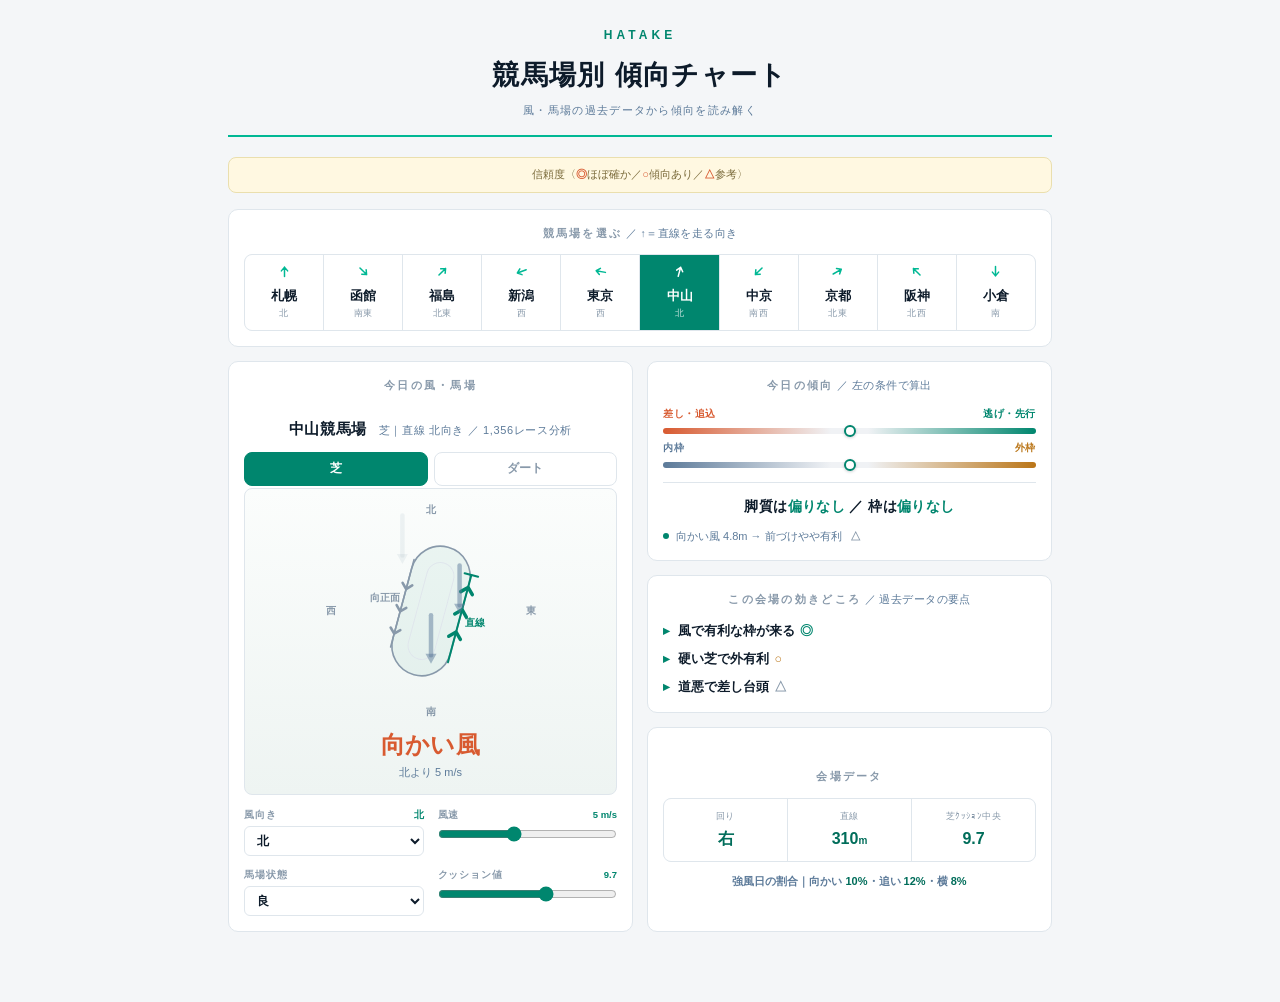
==== index.html @ 23b56d06 "Phase1: 共有フォント化(各ページ-350KB以上)/トップをモバイル対応/枠順確定待ち表示/集計期間脚注" ====
<!DOCTYPE html><html lang="ja"><head><meta charset="UTF-8"><meta name="viewport" content="width=device-width,initial-scale=1.0"><title>競馬場別 傾向チャート｜HATAKE</title>
<meta property="og:type" content="website"><meta property="og:site_name" content="HATAKE">
<meta property="og:title" content="HATAKE｜競馬コンディション &amp; 傾向">
<meta property="og:description" content="速さ・ターフ・傾向。馬場/風/コース起伏から本日のコンディションとレース傾向を毎日更新。">
<meta property="og:url" content="https://hatake-keiba.github.io/">
<meta property="og:image" content="https://hatake-keiba.github.io/og.png">
<meta property="og:image:width" content="1200"><meta property="og:image:height" content="630">
<meta name="twitter:card" content="summary_large_image">
<link rel="stylesheet" href="hatake_font.css"><style>



  :root{
    --bg:#f4f6f8; --card:#ffffff; --ink:#0d1b2a; --ink2:#5c7a99; --ink3:#8899aa;
    --line:#dfe6ec; --line2:#f0f2f5;
    --green:#00866e; --green-deep:#006d5a; --emerald:#00b894; --green-lt:#e1f5ee;
    --gold:#ba7517; --orange:#d85a30; --red:#e74c3c; --cream:#fff8e1; --wind:#5c7a99;
    --front:#00866e; --back:#d85a30; --inner:#5c7a99; --outer:#ba7517;
  }
  :root[data-theme="dark"]{--bg:#f4f6f8;--card:#ffffff;--ink:#0d1b2a;--ink2:#5c7a99;--ink3:#8899aa;--line:#dfe6ec;--line2:#f0f2f5;--green:#00866e;--green-deep:#006d5a;--emerald:#00b894;--green-lt:#e1f5ee;--gold:#ba7517;--orange:#d85a30;--red:#e74c3c;--cream:#fff8e1;--wind:#5c7a99;--front:#00866e;--back:#d85a30;--inner:#5c7a99;--outer:#ba7517;}
  *{margin:0;padding:0;box-sizing:border-box}
  body{background:var(--bg);color:var(--ink);
    font-family:"MPlusRounded","Hiragino Maru Gothic ProN","Yu Gothic",Meiryo,sans-serif;
    font-size:13px;line-height:1.6;-webkit-font-smoothing:antialiased;
    max-width:860px;margin:0 auto;padding:22px 18px 70px;}
  .tn{font-variant-numeric:tabular-nums;}
  /* header */
  .hd{text-align:center;padding:4px 0 15px;border-bottom:2px solid var(--emerald);margin-bottom:20px;}
  .hd .brand{font-size:12px;font-weight:800;letter-spacing:.34em;color:var(--green);}
  .hd .brand em{color:var(--ink3);font-style:normal;font-weight:600;}
  .hd h1{font-size:clamp(21px,4.5vw,27px);font-weight:800;letter-spacing:.05em;margin:9px 0 5px;}
  .hd .sub{font-size:11px;color:var(--ink2);letter-spacing:.12em;}
  .note{background:var(--cream);border:1px solid #eadfae;border-radius:8px;padding:8px 13px;font-size:11px;color:#7a6a3a;margin-bottom:16px;text-align:center;}
  .note b{color:var(--orange);}
  /* section card */
  .sec{background:var(--card);border-radius:10px;border:1px solid var(--line);padding:15px;margin-bottom:14px;}
  .sec-t{font-size:10.5px;font-weight:600;color:var(--ink3);letter-spacing:.22em;text-align:center;margin-bottom:13px;}
  .sec-t .r{color:var(--ink2);font-weight:400;letter-spacing:.04em;}
  /* course cells */
  .rail{display:grid;grid-template-columns:repeat(10,1fr);gap:1px;background:var(--line);border-radius:8px;overflow:hidden;border:1px solid var(--line);}
  @media(max-width:640px){.rail{grid-template-columns:repeat(5,1fr);}}
  .ct{background:var(--card);padding:9px 2px;text-align:center;cursor:pointer;transition:.12s;}
  .ct:hover{background:var(--green-lt);}
  .ct.on{background:var(--green);color:#fff;}
  .ct.on svg{color:#fff;} .ct.on .cp{color:rgba(255,255,255,.75);}
  .ct svg{width:15px;height:15px;color:var(--emerald);}
  .ct .nm{font-size:12.5px;font-weight:800;} .ct .cp{font-size:9px;color:var(--ink3);letter-spacing:.04em;}
  /* two col */
  .g2{display:grid;grid-template-columns:1fr 1fr;gap:14px;align-items:stretch;}
  .sec.wind{display:flex;flex-direction:column;margin-bottom:0;}
  .sec.wind .rose{flex:1;display:flex;flex-direction:column;justify-content:center;}
  .rcol{display:flex;flex-direction:column;gap:14px;}
  .rcol>.sec{margin-bottom:0;}
  .sec.grow{flex:1;display:flex;flex-direction:column;justify-content:center;}
  @media(max-width:640px){.g2{grid-template-columns:1fr;}}
  .rose{background:linear-gradient(#fbfdfc,#eef4f2);border:1px solid var(--line);border-radius:8px;padding:12px;}
  .rose canvas{width:100%;max-width:220px;aspect-ratio:1;display:block;margin:0 auto;}
  .readout{text-align:center;margin-top:5px;}
  .readout .big{font-size:24px;font-weight:800;letter-spacing:.02em;}
  .readout .s{font-size:11px;color:var(--ink2);}
  .cinfo{text-align:center;font-size:11px;color:var(--ink2);margin:11px 0 3px;letter-spacing:.06em;}
  .cinfo b{color:var(--ink);font-size:15px;font-weight:800;letter-spacing:.04em;}
  .ctrls{display:grid;grid-template-columns:1fr 1fr;gap:11px 14px;margin-top:12px;}
  label{font-size:9.5px;font-weight:700;color:var(--ink3);letter-spacing:.1em;display:block;margin-bottom:4px;}
  label .rv{float:right;color:var(--green);font-weight:800;letter-spacing:0;}
  select{width:100%;padding:6px 8px;border:1px solid var(--line);border-radius:6px;background:var(--card);color:var(--ink);font:inherit;font-size:12px;font-weight:700;}
  input[type=range]{width:100%;accent-color:var(--green);}
  /* meters */
  .met{margin:6px 0 2px;}
  .mh{display:flex;justify-content:space-between;font-size:10px;font-weight:700;letter-spacing:.06em;margin-bottom:6px;}
  .trk{position:relative;height:6px;border-radius:3px;background:var(--line2);}
  .trk.s{background:linear-gradient(90deg,var(--back),var(--line2) 45%,var(--line2) 55%,var(--front));}
  .trk.d{background:linear-gradient(90deg,var(--inner),var(--line2) 45%,var(--line2) 55%,var(--outer));}
  .mid{position:absolute;left:50%;top:-3px;width:1px;height:12px;background:var(--ink3);}
  .kn{position:absolute;top:50%;width:12px;height:12px;border-radius:50%;background:#fff;border:2px solid var(--green);
    transform:translate(-50%,-50%);transition:left .35s cubic-bezier(.3,.7,.3,1);box-shadow:0 1px 3px rgba(13,27,42,.2);}
  .vfin{margin-top:14px;border-top:1px solid var(--line);padding-top:12px;}
  .vfin .big{font-size:14px;font-weight:800;text-align:center;letter-spacing:.03em;}
  .vfin .big b{color:var(--green);}
  .cbs{margin-top:10px;display:flex;flex-direction:column;gap:5px;font-size:11px;color:var(--ink2);}
  .cbs .c{display:flex;gap:7px;align-items:flex-start;}
  .cbs .dot{width:6px;height:6px;border-radius:50%;margin-top:5px;flex:none;}
  .points{display:flex;flex-direction:column;gap:8px;}
  .points .pt{display:flex;gap:8px;align-items:flex-start;font-size:12.5px;color:var(--ink);font-weight:700;}
  .points .pt .mk{margin-left:2px;}
  .points .empty{color:var(--ink3);font-size:11.5px;}
  .kexpl{font-size:10.5px;color:var(--ink3);text-align:center;margin:-4px 0 12px;line-height:1.65;}
  .cstat{display:grid;grid-template-columns:repeat(3,1fr);gap:1px;background:var(--line);border:1px solid var(--line);border-radius:8px;overflow:hidden;}
  .cstat .cell{background:var(--card);padding:10px 4px;text-align:center;}
  .cstat .cl{font-size:9px;color:var(--ink3);letter-spacing:.04em;}
  .cstat .cv{font-size:16px;font-weight:800;color:var(--green-deep);margin-top:2px;}
  .cstat .cv small{font-size:10px;font-weight:700;}
  .cwind{margin-top:11px;font-size:11px;color:var(--ink2);text-align:center;font-weight:700;}
  .cwind b{color:var(--green-deep);}
  /* karte table */
  .frq{text-align:center;font-size:10.5px;color:var(--ink2);margin-bottom:10px;letter-spacing:.04em;}
  .frq b{color:var(--green-deep);}
  table.k{width:100%;border-collapse:collapse;}
  table.k td{padding:9px 6px;border-bottom:1px solid var(--line2);vertical-align:top;}
  table.k tr:last-child td{border-bottom:none;}
  .k .lab{font-size:10px;color:var(--ink3);font-weight:700;letter-spacing:.1em;white-space:nowrap;width:33%;}
  .k .vd{font-size:13px;font-weight:800;}
  .mk{font-weight:800;margin-left:5px;} .m3{color:var(--green);} .m2{color:var(--gold);} .m1{color:var(--ink3);}
  .k .dt{font-size:9.5px;color:var(--ink3);margin-top:2px;letter-spacing:.02em;}
  .none{color:var(--ink3);font-size:11px;font-weight:400;}
  .ft{margin-top:20px;padding-top:12px;border-top:1px solid var(--line);color:var(--ink3);font-size:9.5px;line-height:1.9;text-align:center;}
  .sfc{display:flex;gap:6px;margin:8px 0 2px;}
  .sfc button{flex:1;font:inherit;font-size:12px;font-weight:800;padding:6px 0;border-radius:8px;cursor:pointer;border:1.5px solid var(--line);background:var(--card);color:var(--ink3);}
  .sfc button.on{background:var(--green);color:#fff;border-color:var(--green);}
  @media (prefers-reduced-motion:reduce){*{transition:none!important}}
</style>

<div class="hd">
  <div class="brand">HATAKE</div>
  <h1>競馬場別 傾向チャート</h1>
  <div class="sub">風・馬場の過去データから傾向を読み解く</div>
</div>

<div class="note">信頼度〈<b>◎</b>ほぼ確か／<b>○</b>傾向あり／<b>△</b>参考〉</div>

<div class="sec">
  <div class="sec-t">競馬場を選ぶ<span class="r"> ／ ↑＝直線を走る向き</span></div>
  <div class="rail" id="rail"></div>
</div>

<div class="g2">
  <div class="sec wind">
    <div class="sec-t">今日の風・馬場</div>
    <div class="cinfo"><b id="cTitle">中山競馬場</b>　<span id="cSub"></span></div>
    <div class="sfc" id="sfcTog"><button data-s="芝" class="on">芝</button><button data-s="ダート">ダート</button></div>
    <div class="rose"><canvas id="rose"></canvas>
      <div class="readout"><div class="big" id="wLabel">—</div><div class="s tn" id="wSpd"></div></div></div>
    <div class="ctrls">
      <div><label>風向き<span class="rv" id="wdirV">北</span></label>
        <select id="wdir"><option value="0">北</option><option value="45">北東</option><option value="90">東</option><option value="135">南東</option><option value="180">南</option><option value="225">南西</option><option value="270">西</option><option value="315">北西</option></select></div>
      <div><label>風速<span class="rv tn" id="wspdV">5 m/s</span></label><input type="range" id="wspd" min="0" max="12" step="1" value="5"></div>
      <div><label>馬場状態</label><select id="going"><option value="0">良</option><option value="1">稍重</option><option value="2">重</option><option value="3">不良</option></select></div>
      <div id="cushRow"><label>クッション値<span class="rv tn" id="cushV">9.7</span></label><input type="range" id="cush" min="6" max="12" step="0.1" value="9.7"></div>
    </div>
  </div>
  <div class="rcol">
    <div class="sec">
      <div class="sec-t">今日の傾向<span class="r"> ／ 左の条件で算出</span></div>
      <div class="met"><div class="mh"><span style="color:var(--back)">差し・追込</span><span style="color:var(--front)">逃げ・先行</span></div>
        <div class="trk s"><div class="mid"></div><div class="kn" id="knS" style="left:50%"></div></div></div>
      <div class="met"><div class="mh"><span style="color:var(--inner)">内枠</span><span style="color:var(--outer)">外枠</span></div>
        <div class="trk d"><div class="mid"></div><div class="kn" id="knD" style="left:50%"></div></div></div>
      <div class="vfin" id="vfin"></div>
    </div>
    <div class="sec">
      <div class="sec-t">この会場の効きどころ<span class="r"> ／ 過去データの要点</span></div>
      <div id="points" class="points"></div>
    </div>
    <div class="sec grow">
      <div class="sec-t">会場データ</div>
      <div class="cstat" id="cstat"></div>
      <div class="cwind" id="cwind"></div>
    </div>
  </div>
</div>


<script>
const TURN_L=[4,5,7];
const SL={1:266,2:262,3:292,4:659,5:526,6:310,7:412,8:404,9:474,10:293};
/*K_START*/const K={"1":{"n":"札幌","br":0,"芝":{"r":593,"f":[0,5,0],"ws":[-1.8,0.6,406,502],"wd":[-2.7,1.0,425,461],"gs":[-1.6,0.7,623,1597],"gd":[-3.0,1.6,623,1738],"cm":7.5,"cs":[-0.4,0.1,276,253],"cd":[-0.0,0.0,305,242]},"ダート":{"r":413,"f":[0,6,0],"ws":[-3.4,0.8,243,309],"wd":[-2.3,0.7,247,306],"gs":[-0.3,0.1,475,1023],"gd":[4.0,1.8,429,1016],"cm":null,"cs":null,"cd":null}},"2":{"n":"函館","br":135,"芝":{"r":509,"f":[19,1,9],"ws":null,"wd":[4.2,2.6,1097,1229],"gs":[0.2,0.1,436,1404],"gd":[-1.9,0.9,462,1608],"cm":7.4,"cs":null,"cd":[2.9,0.5,137,85]},"ダート":{"r":355,"f":[20,0,10],"ws":null,"wd":[2.6,1.2,571,715],"gs":[-0.2,0.1,460,781],"gd":[-1.3,0.5,394,775],"cm":null,"cs":null,"cd":null}},"3":{"n":"福島","br":45,"芝":{"r":696,"f":[0,1,12],"ws":[0.1,0.0,154,250],"wd":[1.4,1.1,1594,1468],"gs":[3.7,1.5,437,2243],"gd":[0.5,0.3,617,2841],"cm":8.8,"cs":[-3.2,0.8,221,350],"cd":[0.4,0.1,252,576]},"ダート":{"r":538,"f":[0,0,12],"ws":null,"wd":[1.7,1.1,1108,1029],"gs":[-0.4,0.2,529,1437],"gd":[0.1,0.1,775,1879],"cm":null,"cs":null,"cd":null}},"4":{"n":"新潟","br":250,"芝":{"r":997,"f":[19,6,31],"ws":[2.5,1.2,795,853],"wd":[0.6,0.8,3968,3396],"gs":[1.0,0.6,757,2774],"gd":[1.9,1.5,1139,3656],"cm":9.3,"cs":[1.6,0.4,256,229],"cd":[-1.0,0.4,369,338]},"ダート":{"r":844,"f":[21,6,30],"ws":[5.1,1.7,428,511],"wd":[-0.6,0.6,2619,2322],"gs":[0.7,0.4,961,1856],"gd":[0.9,0.7,1298,2419],"cm":null,"cs":null,"cd":null}},"5":{"n":"東京","br":280,"芝":{"r":1595,"f":[1,0,17],"ws":[3.2,0.8,166,337],"wd":[-1.1,1.6,5200,5451],"gs":[2.6,1.5,760,5137],"gd":[2.4,1.9,957,5840],"cm":9.3,"cs":[-0.1,0.0,153,476],"cd":[1.3,0.5,230,630]},"ダート":{"r":1658,"f":[1,0,17],"ws":[0.3,0.1,131,201],"wd":[-0.8,1.1,4688,4669],"gs":[-0.4,0.3,2128,3876],"gd":[0.5,0.7,3207,5656],"cm":null,"cs":null,"cd":null}},"6":{"n":"中山","br":15,"芝":{"r":1356,"f":[10,12,8],"ws":[0.1,0.0,1195,1128],"wd":[2.5,2.2,2036,2022],"gs":[-0.6,0.4,1241,4092],"gd":[-0.2,0.2,1515,4835],"cm":9.7,"cs":[0.2,0.1,678,1161],"cd":[-2.8,1.8,1014,1299]},"ダート":{"r":1784,"f":[9,9,9],"ws":[2.5,1.2,1215,861],"wd":[-0.1,0.1,2232,2218],"gs":[3.1,2.7,2382,3975],"gd":[-0.6,0.8,3571,5820],"cm":null,"cs":null,"cd":null}},"7":{"n":"中京","br":225,"芝":{"r":1114,"f":[1,0,30],"ws":null,"wd":[-1.3,1.5,3557,3111],"gs":[-1.2,0.7,878,3159],"gd":[0.0,0.0,1028,3788],"cm":9.7,"cs":[2.3,1.0,790,888],"cd":[-0.7,0.4,975,1057]},"ダート":{"r":1389,"f":[1,0,28],"ws":null,"wd":[0.6,0.7,3775,3432],"gs":[2.9,2.1,1489,3246],"gd":[-0.3,0.3,2101,4350],"cm":null,"cs":null,"cd":null}},"8":{"n":"京都","br":60,"芝":{"r":977,"f":[0,8,7],"ws":[4.0,1.1,186,1050],"wd":[3.6,2.5,1473,1203],"gs":[0.9,0.6,970,3204],"gd":[-2.3,1.7,920,3070],"cm":9.8,"cs":[-1.2,0.4,627,365],"cd":[2.8,1.2,579,367]},"ダート":{"r":1135,"f":[0,9,6],"ws":[-0.3,0.1,229,903],"wd":[1.3,0.9,1514,1308],"gs":[2.5,1.8,1693,3181],"gd":[0.2,0.2,1821,3371],"cm":null,"cs":null,"cd":null}},"9":{"n":"阪神","br":315,"芝":{"r":1382,"f":[5,0,4],"ws":null,"wd":[-1.2,1.2,2728,2632],"gs":[2.0,1.3,1081,4027],"gd":[-1.1,0.9,1204,4408],"cm":9.5,"cs":[0.6,0.2,508,980],"cd":[1.6,0.8,681,978]},"ダート":{"r":1741,"f":[5,0,4],"ws":null,"wd":[2.0,2.0,2714,2651],"gs":[-1.1,0.9,2165,3941],"gd":[-0.3,0.4,2758,5123],"cm":null,"cs":null,"cd":null}},"10":{"n":"小倉","br":180,"芝":{"r":1079,"f":[1,3,16],"ws":[2.4,0.6,136,568],"wd":[0.9,0.9,2750,2894],"gs":[1.1,0.8,1537,2554],"gd":[-2.9,2.8,1835,3170],"cm":9.1,"cs":[-0.7,0.2,465,331],"cd":[3.6,1.7,641,482]},"ダート":{"r":650,"f":[1,2,16],"ws":[5.8,0.9,84,263],"wd":[-0.8,0.5,1256,1288],"gs":[-2.1,1.1,1236,1154],"gd":[0.7,0.5,1532,1452],"cm":null,"cs":null,"cd":null}}};/*K_END*/
const rad=d=>d*Math.PI/180, sgn=x=>x>0?1:x<0?-1:0;
const jp=b=>["北","北東","東","南東","南","南西","西","北西"][Math.round(b/45)%8];
const mark=z=>z>=2?["◎","m3"]:z>=1?["○","m2"]:["△","m1"];
const mk=e=>{const[l,c]=mark(e[1]);return `<span class="mk ${c}">${l}</span>`;};
const css=v=>getComputedStyle(document.body).getPropertyValue(v).trim();
let cur=6, surf="芝";

const rail=document.getElementById("rail");
Object.entries(K).forEach(([id,k])=>{
  const d=document.createElement("div");d.className="ct";d.dataset.id=id;
  d.innerHTML=`<svg viewBox="0 0 24 24" style="transform:rotate(${k.br}deg)"><path d="M12 20V5M12 5l-5 6M12 5l5 6" fill="none" stroke="currentColor" stroke-width="2.4" stroke-linecap="round" stroke-linejoin="round"/></svg><div class="nm">${k.n}</div><div class="cp">${jp(k.br)}</div>`;
  d.onclick=()=>{cur=+id;syncCush();render();};
  rail.appendChild(d);
});

const cv=document.getElementById("rose"),g=cv.getContext("2d");
const WIND_RGB="92,122,153";
const reduce=matchMedia("(prefers-reduced-motion:reduce)").matches;
let W=0,H=0,t0=0;
function setup(){const dpr=window.devicePixelRatio||1,b=cv.getBoundingClientRect();W=b.width;H=b.height;cv.width=W*dpr;cv.height=H*dpr;g.setTransform(dpr,0,0,dpr,0,0);}
function draw(el){
  const cxp=W/2,cyp=H/2;g.clearRect(0,0,W,H);
  const line=css('--line'),ink3=css('--ink3'),green=css('--green');
  const th=rad(K[cur].br),cs=Math.cos(th),sn=Math.sin(th),L=W*0.30,Wd=W*0.135;
  const toS=(lx,ly)=>[cxp+lx*cs-ly*sn,cyp+lx*sn+ly*cs];
  g.fillStyle=ink3;g.font='bold 10px sans-serif';g.textAlign='center';g.textBaseline='middle';
  g.fillText("北",cxp,cyp-W*0.46);g.fillText("南",cxp,cyp+W*0.46);g.fillText("西",cxp-W*0.455,cyp);g.fillText("東",cxp+W*0.455,cyp);
  g.save();g.translate(cxp,cyp);g.rotate(th);
  g.fillStyle="rgba(0,134,110,.06)";g.strokeStyle=ink3;g.lineWidth=1.6;
  g.beginPath();g.roundRect(-Wd,-L,2*Wd,2*L,Wd);g.fill();g.stroke();
  g.strokeStyle=line;g.lineWidth=1;g.beginPath();g.roundRect(-Wd*0.46,-L+Wd*0.55,Wd*0.92,2*L-Wd*1.1,Wd*0.46);g.stroke();
  const chev=(x,y,dir,s,color,lw)=>{g.strokeStyle=color;g.lineWidth=lw;g.lineCap="round";g.lineJoin="round";g.beginPath();g.moveTo(x-s,y);g.lineTo(x,y+dir*s);g.lineTo(x+s,y);g.stroke();};
  g.strokeStyle=green;g.lineWidth=2;g.lineCap="round";
  g.beginPath();g.moveTo(Wd,L-Wd*0.7);g.lineTo(Wd,-L+Wd*0.7);g.stroke();
  g.beginPath();g.moveTo(Wd-7,-L+Wd*0.7);g.lineTo(Wd+7,-L+Wd*0.7);g.stroke();
  [-L*0.4,-L*0.05,L*0.3].forEach(yy=>chev(Wd,yy,-1,6,green,3.5));
  g.strokeStyle=ink3;g.lineWidth=1.6;g.beginPath();g.moveTo(-Wd,-L+Wd*0.7);g.lineTo(-Wd,L-Wd*0.7);g.stroke();
  [-L*0.3,L*0.05,L*0.4].forEach(yy=>chev(-Wd,yy,1,5,ink3,2.6));
  g.restore();
  g.font='bold 10px sans-serif';let p=toS(Wd+16,0);g.fillStyle=green;g.fillText("直線",p[0],p[1]);
  p=toS(-Wd-18,0);g.fillStyle=ink3;g.fillText("向正面",p[0],p[1]);
  // 風＝まっすぐな半透明矢印3本が、風向きにゆっくりスラッシュして流れる
  const wd=+wdirEl.value,sp=+wspdEl.value;
  if(sp>0){
    const to=rad((wd+180)%360),wx=Math.sin(to),wy=-Math.cos(to),pxx=-wy,pyy=wx;
    const base=0.28+0.4*Math.min(sp/9,1),lw=3.5+Math.min(sp/5,3),hs=10;
    const travel=W*0.34,alen=W*0.22,spacing=W*0.13,spd=0.13+sp*0.008;
    for(let i=0;i<3;i++){
      const phase=((el*spd)+i/3)%1, lon=-travel+phase*2*travel;
      const fade=Math.max(0,Math.min(1,phase/0.14,(1-phase)/0.14)), a=(base*fade).toFixed(3);
      if(+a<=0.01)continue;
      const off=spacing*(i-1),mx=cxp+wx*lon+pxx*off,my=cyp+wy*lon+pyy*off;
      const sx=mx-wx*alen/2,sy=my-wy*alen/2,ex=mx+wx*alen/2,ey=my+wy*alen/2,px=-wy,py=wx;
      const bx=ex-wx*hs*0.85,by=ey-wy*hs*0.85; // 矢じりの根元で軸を止める
      g.strokeStyle=`rgba(${WIND_RGB},${a})`;g.lineWidth=lw;g.lineCap="round";
      g.beginPath();g.moveTo(sx,sy);g.lineTo(bx,by);g.stroke();
      g.fillStyle=`rgba(${WIND_RGB},${a})`;
      g.beginPath();g.moveTo(ex,ey);g.lineTo(ex-wx*hs+px*hs*0.55,ey-wy*hs+py*hs*0.55);g.lineTo(ex-wx*hs-px*hs*0.55,ey-wy*hs-py*hs*0.55);g.closePath();g.fill();
    }
  }
}
function drawRose(){setup();draw(reduce?0:(performance.now()-t0)/1000);}
function loop(){draw((performance.now()-t0)/1000);requestAnimationFrame(loop);}
function frLine(lab,e,fn){
  if(!e)return `<tr><td class="lab">${lab}</td><td><span class="none">データ不足</span></td></tr>`;
  const v=fn(e);
  return `<tr><td class="lab">${lab}</td><td><span class="vd" style="color:${v.c}">${v.t}</span>${mk(e)}<div class="dt tn">差 ${e[0]>0?"+":""}${e[0].toFixed(1)}pt ・ 標本 ${e[2].toLocaleString()}/${e[3].toLocaleString()}</div></td></tr>`;
}
function render(){
  document.querySelectorAll(".ct").forEach(t=>t.classList.toggle("on",+t.dataset.id===cur));
  const k=K[cur], S=k[surf];
  cTitle.textContent=k.n+"競馬場";
  cSub.textContent=`${surf}｜直線 ${jp(k.br)}向き ／ ${S.r.toLocaleString()}レース分析`;
  const dcush=surf==="ダート"?"ダート":"芝";
  const sV=e=>({t:e[0]>0?"向かい風で前残り":"追い風で前残り",c:e[0]>0?"var(--front)":"var(--back)"});
  const dV=e=>({t:e[0]>0?"風で有利な枠が来る":"効きは弱い／逆",c:e[0]>0?"var(--green)":"var(--ink3)"});
  const gS=e=>({t:e[0]>0?"道悪で前残り":"道悪で差し台頭",c:e[0]>0?"var(--front)":"var(--back)"});
  const gD=e=>({t:e[0]>0?"道悪で内枠有利":"道悪で外差し",c:"var(--ink)"});
  const cS=e=>({t:e[0]>0?"硬い芝で前残り":"硬い芝で差し台頭",c:e[0]>0?"var(--front)":"var(--back)"});
  const cD=e=>({t:e[0]>0?"硬い芝で内枠有利":"硬い芝で外有利",c:"var(--ink)"});
  const _f=[[S.ws,sV],[S.wd,dV],[S.gs,gS],[S.gd,gD],[S.cs,cS],[S.cd,cD]];
  const _p=_f.filter(f=>f[0]&&Math.abs(f[0][0])>=0.5).sort((a,b)=>b[0][1]-a[0][1]||Math.abs(b[0][0])-Math.abs(a[0][0]));
  points.innerHTML=_p.length?_p.map(f=>`<div class="pt"><span style="color:var(--green)">▸</span><span>${f[1](f[0]).t} ${mk(f[0])}</span></div>`).join(""):`<div class="empty">この面は、目立った偏りが少なめです。</div>`;
  cstat.innerHTML=`<div class="cell"><div class="cl">回り</div><div class="cv">${TURN_L.includes(cur)?"左":"右"}</div></div>`
    +`<div class="cell"><div class="cl">直線</div><div class="cv">${SL[cur]}<small>m</small></div></div>`
    +(S.cm!=null?`<div class="cell"><div class="cl">芝ｸｯｼｮﾝ中央</div><div class="cv">${S.cm}</div></div>`:"");
  cwind.innerHTML=`強風日の割合｜向かい <b>${S.f[0]}%</b>・追い <b>${S.f[1]}%</b>・横 <b>${S.f[2]}%</b>`;
  drawRose();advise();
}
function advise(){
  const k=K[cur],S=k[surf],wd=+wdirEl.value,sp=+wspdEl.value,going=+goingEl.value,cush=+cushEl.value;
  const to=(wd+180)%360,along=sp*Math.cos(rad(to-k.br)),cross=sp*Math.sin(rad(to-k.br));
  const turn=TURN_L.includes(cur)?1:-1,co=cross*turn;
  let wl="横風";if(sp<1)wl="ほぼ無風";else if(Math.abs(along)>=Math.abs(cross))wl=along>0?"追い風":"向かい風";
  wLabel.textContent=wl;wLabel.style.color=sp<1?"var(--ink2)":(wl==="横風"?"var(--wind)":wl==="向かい風"?"var(--back)":"var(--front)");
  wSpd.textContent=sp>0?`${jp(wd)}より ${sp} m/s`:"無風";
  let mS=0,mD=0;const C=[],wg=e=>Math.min(e[1],2)/2;
  if(Math.abs(along)>=1.5&&Math.abs(along)>Math.abs(cross)&&S.ws){
    const v=(along<0?1:-1)*S.ws[0]*Math.min(Math.abs(along)/3,1);mS+=v*wg(S.ws);
    C.push([v,`${along<0?"向かい":"追い"}風 ${Math.abs(along).toFixed(1)}m → ${v>0?"前づけ":"差し"}やや有利`,mark(S.ws[1])]);}
  if(Math.abs(co)>=1.5&&S.wd){const v=-sgn(co)*S.wd[0]*Math.min(Math.abs(co)/3,1);mD+=v*wg(S.wd);
    C.push([v,`横風が${co<0?"内":"外"}へ ${Math.abs(co).toFixed(1)}m → ${v>0?"外":"内"}枠やや有利`,mark(S.wd[1])]);}
  if(going>=1){if(S.gs){mS+=S.gs[0]*wg(S.gs);C.push([S.gs[0],`道悪 → ${S.gs[0]>0?"前づけ":"差し"}有利`,mark(S.gs[1])]);}
    if(S.gd){mD+=-S.gd[0]*wg(S.gd);C.push([-S.gd[0],`道悪 → ${S.gd[0]>0?"内":"外"}枠有利`,mark(S.gd[1])]);}}
  if(surf==="芝"&&S.cm!=null){const dev=cush-S.cm;
  if(Math.abs(dev)>=0.4){const h=dev>0?1:-1;
    if(S.cs){const v=h*S.cs[0];mS+=v*wg(S.cs);C.push([v,`${h>0?"硬い":"軟らかい"}芝 → ${v>0?"前づけ":"差し"}有利`,mark(S.cs[1])]);}
    if(S.cd){const v=-h*S.cd[0];mD+=v*wg(S.cd);C.push([v,`${h>0?"硬い":"軟らかい"}芝 → ${v>0?"外":"内"}枠有利`,mark(S.cd[1])]);}}}
  pos("knS",mS);pos("knD",mD);
  const st=verb(mS,"逃げ・先行","差し・追込"),dt=verb(mD,"外枠","内枠");
  let html=`<div class="big">脚質は<b>${st}</b> ／ 枠は<b>${dt}</b></div>`;
  html+=C.length?`<div class="cbs">`+C.map(c=>{const col=c[0]>0?"var(--front)":"var(--back)";
    return `<div class="c"><span class="dot" style="background:${col}"></span><span>${c[1]} <span class="mk ${c[2][1]}">${c[2][0]}</span></span></div>`;}).join("")+`</div>`
    :`<div class="cbs"><span class="none">今日の条件では、この会場で目立った偏りは出ません（平常）。</span></div>`;
  vfin.innerHTML=html;
}
function verb(m,p,n){const a=Math.abs(m);if(a<0.4)return "偏りなし";return `${a<1.2?"やや":a<2.5?"":"はっきり"}${m>0?p:n}有利`;}
function pos(id,m){document.getElementById(id).style.left=(50+Math.max(-44,Math.min(44,m*9)))+"%";}

const wdirEl=document.getElementById("wdir"),wspdEl=document.getElementById("wspd"),
  goingEl=document.getElementById("going"),cushEl=document.getElementById("cush");
function syncCush(){const cm=K[cur][surf].cm;if(cm!=null){cushEl.value=cm;cushV.textContent=(+cm).toFixed(1);}
  document.getElementById("cushRow").style.display=(surf==="芝")?"":"none";}
document.querySelectorAll("#sfcTog button").forEach(b=>b.onclick=()=>{
  surf=b.dataset.s;document.querySelectorAll("#sfcTog button").forEach(x=>x.classList.toggle("on",x===b));
  syncCush();render();});
wspdEl.oninput=e=>{wspdV.textContent=e.target.value+" m/s";drawRose();advise();};
cushEl.oninput=e=>{cushV.textContent=(+e.target.value).toFixed(1);advise();};
wdirEl.onchange=()=>{wdirV.textContent=jp(+wdirEl.value);drawRose();advise();};
goingEl.onchange=advise;
new ResizeObserver(()=>drawRose()).observe(cv);
t0=performance.now();syncCush();render();
if(!reduce)requestAnimationFrame(loop);
</script>
<script>(function(){try{var q=new URLSearchParams(location.search);if(q.get('me')==='1')localStorage.setItem('hatake_noc','1');if(localStorage.getItem('hatake_noc')==='1')return;var NS='hatakeb7aff469c2',P='index',B='https://abacus.jasoncameron.dev/hit/'+NS+'/';fetch(B+P+'_pv').catch(function(){});if(!localStorage.getItem('hatake_uu_'+P)){fetch(B+P+'_uu').then(function(){localStorage.setItem('hatake_uu_'+P,'1');}).catch(function(){});}}catch(e){}})();</script></body></html>
---- hatake_font.css ----
@font-face{font-family:'HatakeGothic';font-style:normal;font-weight:400;font-display:swap;src:url(fonts/hatake-400.woff2) format('woff2')}
@font-face{font-family:'HatakeGothic';font-style:normal;font-weight:700;font-display:swap;src:url(fonts/hatake-700.woff2) format('woff2')}
@font-face{font-family:'HatakeGothic';font-style:normal;font-weight:900;font-display:swap;src:url(fonts/hatake-900.woff2) format('woff2')}
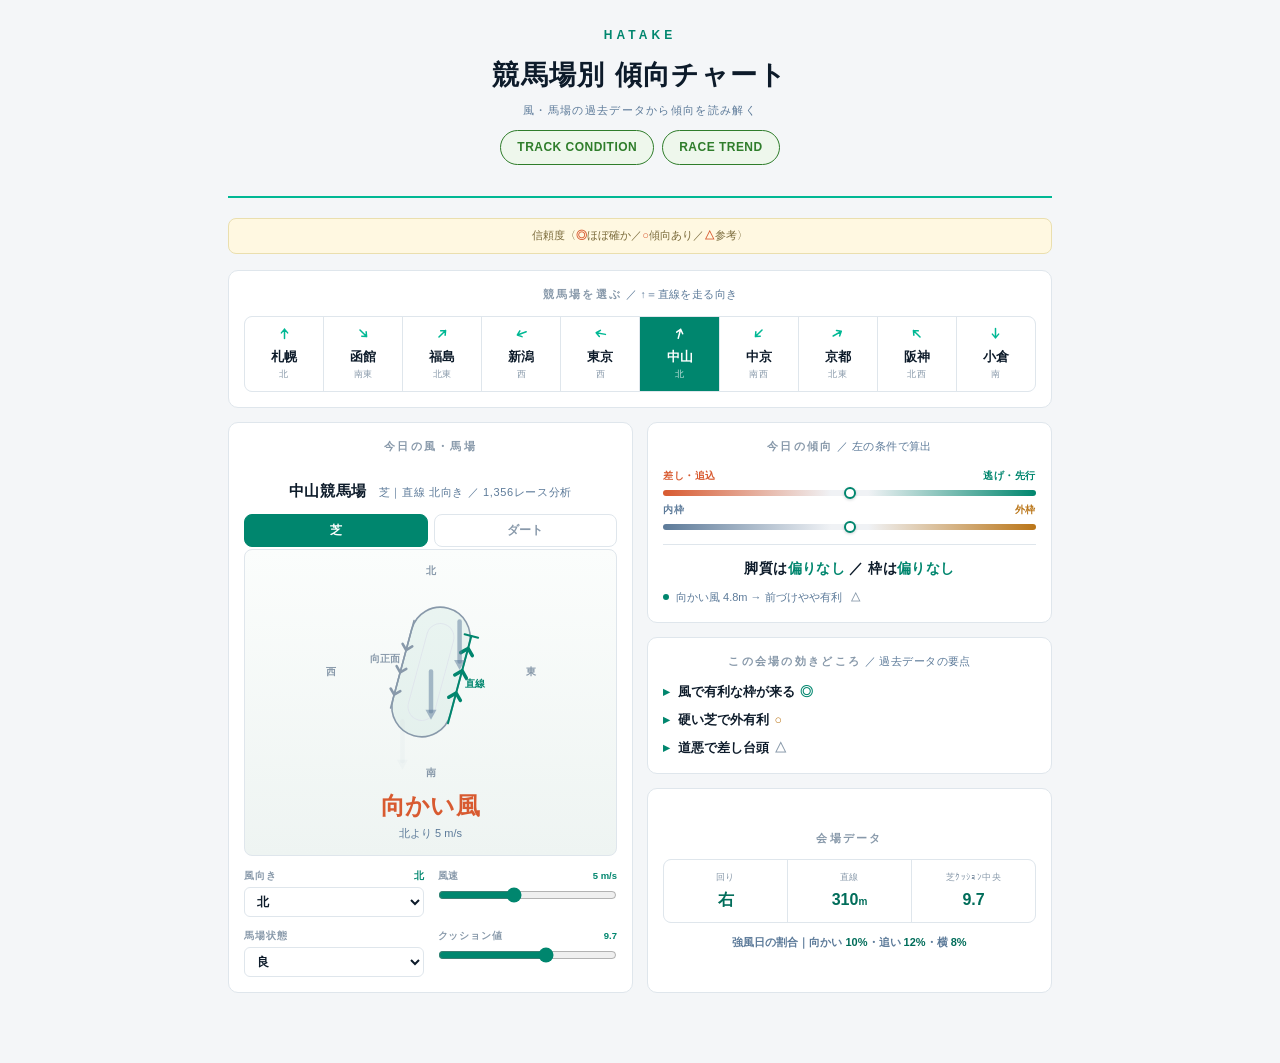
==== commit 2ef11650: "UI総点検の修正を反映" ====
--- a/index.html
+++ b/index.html
@@ -108,12 +108,12 @@
   .sfc button{flex:1;font:inherit;font-size:12px;font-weight:800;padding:6px 0;border-radius:8px;cursor:pointer;border:1.5px solid var(--line);background:var(--card);color:var(--ink3);}
   .sfc button.on{background:var(--green);color:#fff;border-color:var(--green);}
   @media (prefers-reduced-motion:reduce){*{transition:none!important}}
-</style>
+.pagenav{display:flex;gap:8px;justify-content:center;flex-wrap:wrap;margin:10px 0 16px}.navbtn{display:inline-block;font-size:12px;font-weight:800;color:#2f7d2b;background:#eef7ec;border:1.5px solid #2f7d2b;border-radius:22px;padding:7px 16px;text-decoration:none;letter-spacing:.04em}.navbtn:hover{background:#2f7d2b;color:#fff}</style>
 
 <div class="hd">
   <div class="brand">HATAKE</div>
   <h1>競馬場別 傾向チャート</h1>
-  <div class="sub">風・馬場の過去データから傾向を読み解く</div>
+  <div class="sub">風・馬場の過去データから傾向を読み解く</div><div class="pagenav"><a class="navbtn" href="./condition.html">TRACK CONDITION</a><a class="navbtn" href="./race.html">RACE TREND</a></div>
 </div>
 
 <div class="note">信頼度〈<b>◎</b>ほぼ確か／<b>○</b>傾向あり／<b>△</b>参考〉</div>
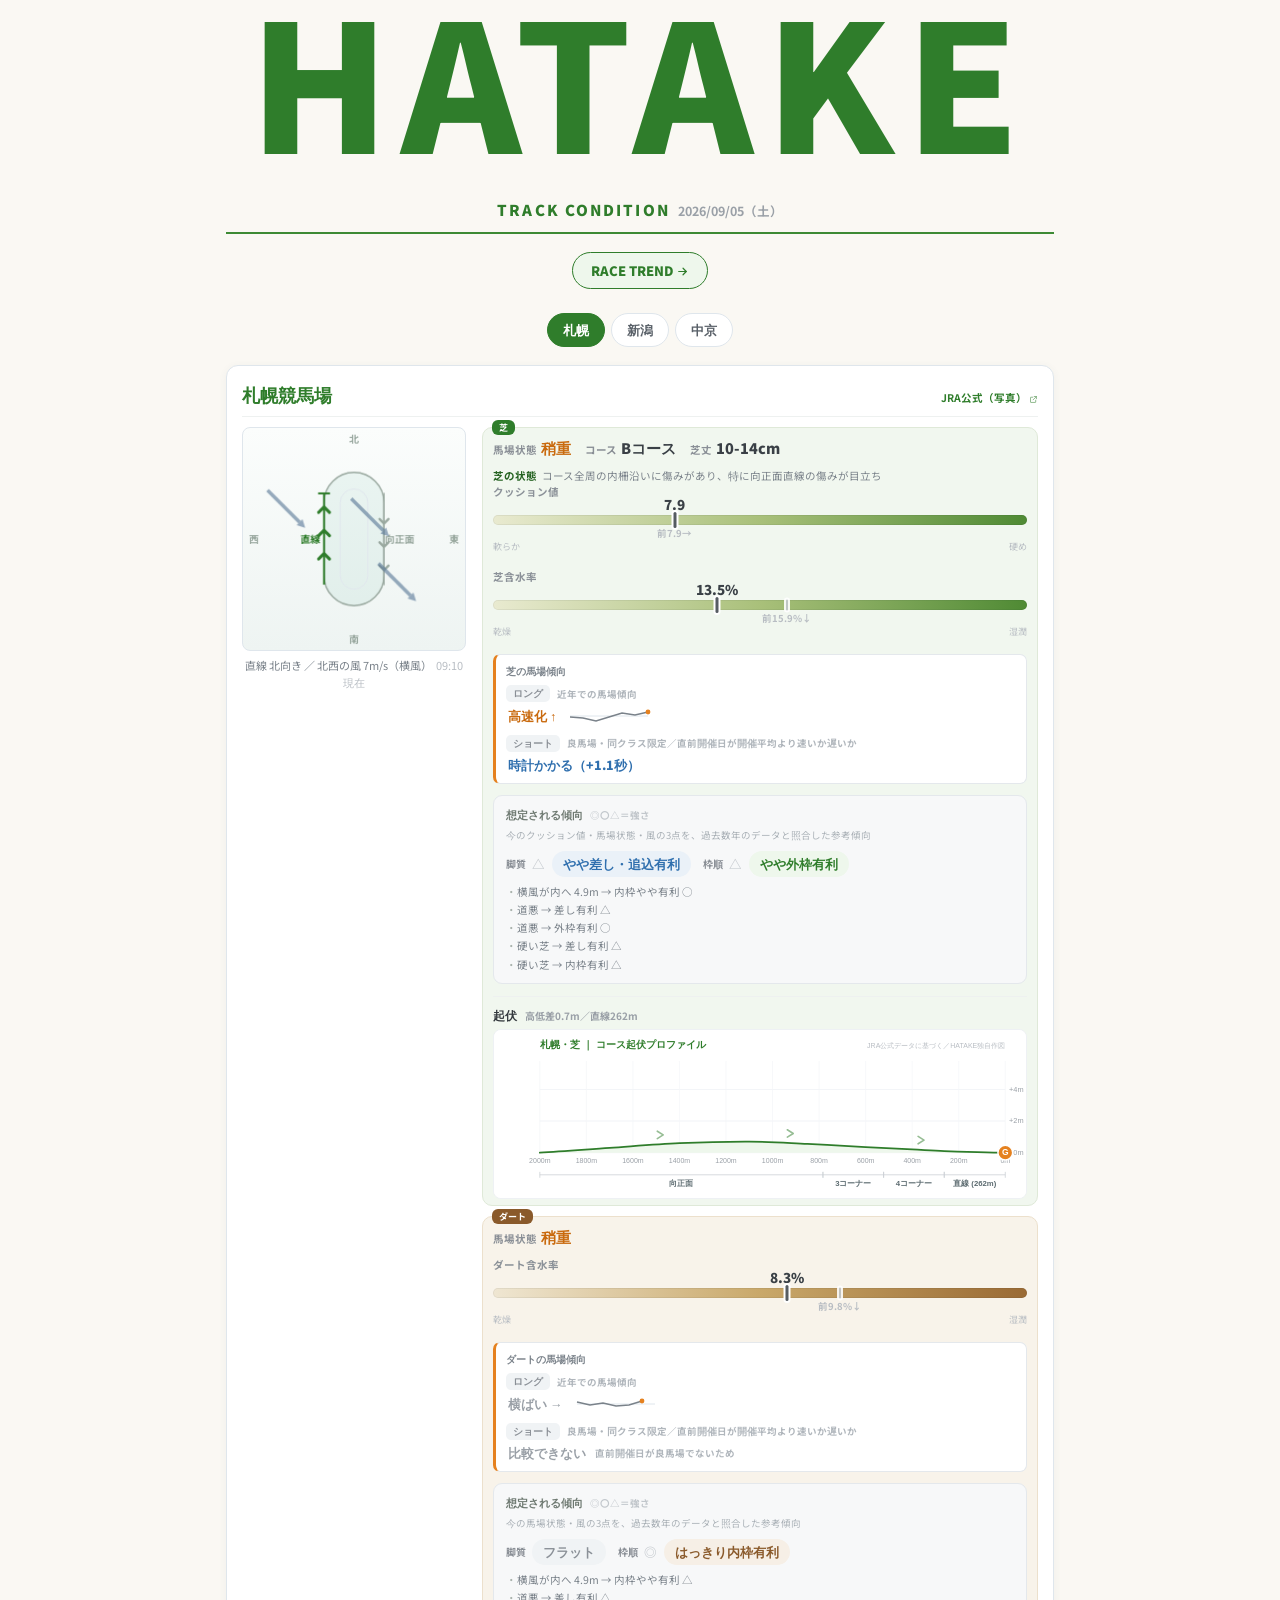
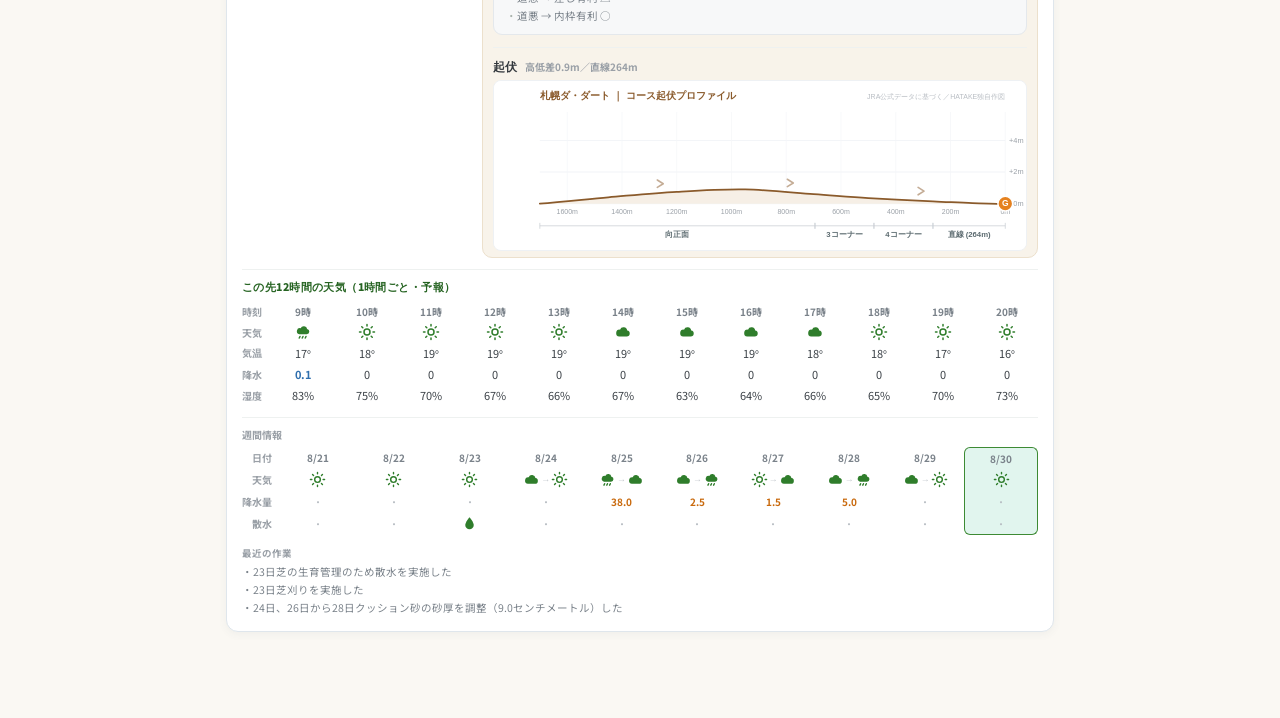
==== commit 0480eea1: "傾向チャート廃止: index→condition転送" ====
--- a/index.html
+++ b/index.html
@@ -1,301 +1 @@
-<!DOCTYPE html><html lang="ja"><head><meta charset="UTF-8"><meta name="viewport" content="width=device-width,initial-scale=1.0"><title>競馬場別 傾向チャート｜HATAKE</title>
-<meta property="og:type" content="website"><meta property="og:site_name" content="HATAKE">
-<meta property="og:title" content="HATAKE｜競馬コンディション &amp; 傾向">
-<meta property="og:description" content="速さ・ターフ・傾向。馬場/風/コース起伏から本日のコンディションとレース傾向を毎日更新。">
-<meta property="og:url" content="https://hatake-keiba.github.io/">
-<meta property="og:image" content="https://hatake-keiba.github.io/og.png">
-<meta property="og:image:width" content="1200"><meta property="og:image:height" content="630">
-<meta name="twitter:card" content="summary_large_image">
-<link rel="stylesheet" href="hatake_font.css"><style>
-
-
-
-  :root{
-    --bg:#f4f6f8; --card:#ffffff; --ink:#0d1b2a; --ink2:#5c7a99; --ink3:#8899aa;
-    --line:#dfe6ec; --line2:#f0f2f5;
-    --green:#00866e; --green-deep:#006d5a; --emerald:#00b894; --green-lt:#e1f5ee;
-    --gold:#ba7517; --orange:#d85a30; --red:#e74c3c; --cream:#fff8e1; --wind:#5c7a99;
-    --front:#00866e; --back:#d85a30; --inner:#5c7a99; --outer:#ba7517;
-  }
-  :root[data-theme="dark"]{--bg:#f4f6f8;--card:#ffffff;--ink:#0d1b2a;--ink2:#5c7a99;--ink3:#8899aa;--line:#dfe6ec;--line2:#f0f2f5;--green:#00866e;--green-deep:#006d5a;--emerald:#00b894;--green-lt:#e1f5ee;--gold:#ba7517;--orange:#d85a30;--red:#e74c3c;--cream:#fff8e1;--wind:#5c7a99;--front:#00866e;--back:#d85a30;--inner:#5c7a99;--outer:#ba7517;}
-  *{margin:0;padding:0;box-sizing:border-box}
-  body{background:var(--bg);color:var(--ink);
-    font-family:"MPlusRounded","Hiragino Maru Gothic ProN","Yu Gothic",Meiryo,sans-serif;
-    font-size:13px;line-height:1.6;-webkit-font-smoothing:antialiased;
-    max-width:860px;margin:0 auto;padding:22px 18px 70px;}
-  .tn{font-variant-numeric:tabular-nums;}
-  /* header */
-  .hd{text-align:center;padding:4px 0 15px;border-bottom:2px solid var(--emerald);margin-bottom:20px;}
-  .hd .brand{font-size:12px;font-weight:800;letter-spacing:.34em;color:var(--green);}
-  .hd .brand em{color:var(--ink3);font-style:normal;font-weight:600;}
-  .hd h1{font-size:clamp(21px,4.5vw,27px);font-weight:800;letter-spacing:.05em;margin:9px 0 5px;}
-  .hd .sub{font-size:11px;color:var(--ink2);letter-spacing:.12em;}
-  .note{background:var(--cream);border:1px solid #eadfae;border-radius:8px;padding:8px 13px;font-size:11px;color:#7a6a3a;margin-bottom:16px;text-align:center;}
-  .note b{color:var(--orange);}
-  /* section card */
-  .sec{background:var(--card);border-radius:10px;border:1px solid var(--line);padding:15px;margin-bottom:14px;}
-  .sec-t{font-size:10.5px;font-weight:600;color:var(--ink3);letter-spacing:.22em;text-align:center;margin-bottom:13px;}
-  .sec-t .r{color:var(--ink2);font-weight:400;letter-spacing:.04em;}
-  /* course cells */
-  .rail{display:grid;grid-template-columns:repeat(10,1fr);gap:1px;background:var(--line);border-radius:8px;overflow:hidden;border:1px solid var(--line);}
-  @media(max-width:640px){.rail{grid-template-columns:repeat(5,1fr);}}
-  .ct{background:var(--card);padding:9px 2px;text-align:center;cursor:pointer;transition:.12s;}
-  .ct:hover{background:var(--green-lt);}
-  .ct.on{background:var(--green);color:#fff;}
-  .ct.on svg{color:#fff;} .ct.on .cp{color:rgba(255,255,255,.75);}
-  .ct svg{width:15px;height:15px;color:var(--emerald);}
-  .ct .nm{font-size:12.5px;font-weight:800;} .ct .cp{font-size:9px;color:var(--ink3);letter-spacing:.04em;}
-  /* two col */
-  .g2{display:grid;grid-template-columns:1fr 1fr;gap:14px;align-items:stretch;}
-  .sec.wind{display:flex;flex-direction:column;margin-bottom:0;}
-  .sec.wind .rose{flex:1;display:flex;flex-direction:column;justify-content:center;}
-  .rcol{display:flex;flex-direction:column;gap:14px;}
-  .rcol>.sec{margin-bottom:0;}
-  .sec.grow{flex:1;display:flex;flex-direction:column;justify-content:center;}
-  @media(max-width:640px){.g2{grid-template-columns:1fr;}}
-  .rose{background:linear-gradient(#fbfdfc,#eef4f2);border:1px solid var(--line);border-radius:8px;padding:12px;}
-  .rose canvas{width:100%;max-width:220px;aspect-ratio:1;display:block;margin:0 auto;}
-  .readout{text-align:center;margin-top:5px;}
-  .readout .big{font-size:24px;font-weight:800;letter-spacing:.02em;}
-  .readout .s{font-size:11px;color:var(--ink2);}
-  .cinfo{text-align:center;font-size:11px;color:var(--ink2);margin:11px 0 3px;letter-spacing:.06em;}
-  .cinfo b{color:var(--ink);font-size:15px;font-weight:800;letter-spacing:.04em;}
-  .ctrls{display:grid;grid-template-columns:1fr 1fr;gap:11px 14px;margin-top:12px;}
-  label{font-size:9.5px;font-weight:700;color:var(--ink3);letter-spacing:.1em;display:block;margin-bottom:4px;}
-  label .rv{float:right;color:var(--green);font-weight:800;letter-spacing:0;}
-  select{width:100%;padding:6px 8px;border:1px solid var(--line);border-radius:6px;background:var(--card);color:var(--ink);font:inherit;font-size:12px;font-weight:700;}
-  input[type=range]{width:100%;accent-color:var(--green);}
-  /* meters */
-  .met{margin:6px 0 2px;}
-  .mh{display:flex;justify-content:space-between;font-size:10px;font-weight:700;letter-spacing:.06em;margin-bottom:6px;}
-  .trk{position:relative;height:6px;border-radius:3px;background:var(--line2);}
-  .trk.s{background:linear-gradient(90deg,var(--back),var(--line2) 45%,var(--line2) 55%,var(--front));}
-  .trk.d{background:linear-gradient(90deg,var(--inner),var(--line2) 45%,var(--line2) 55%,var(--outer));}
-  .mid{position:absolute;left:50%;top:-3px;width:1px;height:12px;background:var(--ink3);}
-  .kn{position:absolute;top:50%;width:12px;height:12px;border-radius:50%;background:#fff;border:2px solid var(--green);
-    transform:translate(-50%,-50%);transition:left .35s cubic-bezier(.3,.7,.3,1);box-shadow:0 1px 3px rgba(13,27,42,.2);}
-  .vfin{margin-top:14px;border-top:1px solid var(--line);padding-top:12px;}
-  .vfin .big{font-size:14px;font-weight:800;text-align:center;letter-spacing:.03em;}
-  .vfin .big b{color:var(--green);}
-  .cbs{margin-top:10px;display:flex;flex-direction:column;gap:5px;font-size:11px;color:var(--ink2);}
-  .cbs .c{display:flex;gap:7px;align-items:flex-start;}
-  .cbs .dot{width:6px;height:6px;border-radius:50%;margin-top:5px;flex:none;}
-  .points{display:flex;flex-direction:column;gap:8px;}
-  .points .pt{display:flex;gap:8px;align-items:flex-start;font-size:12.5px;color:var(--ink);font-weight:700;}
-  .points .pt .mk{margin-left:2px;}
-  .points .empty{color:var(--ink3);font-size:11.5px;}
-  .kexpl{font-size:10.5px;color:var(--ink3);text-align:center;margin:-4px 0 12px;line-height:1.65;}
-  .cstat{display:grid;grid-template-columns:repeat(3,1fr);gap:1px;background:var(--line);border:1px solid var(--line);border-radius:8px;overflow:hidden;}
-  .cstat .cell{background:var(--card);padding:10px 4px;text-align:center;}
-  .cstat .cl{font-size:9px;color:var(--ink3);letter-spacing:.04em;}
-  .cstat .cv{font-size:16px;font-weight:800;color:var(--green-deep);margin-top:2px;}
-  .cstat .cv small{font-size:10px;font-weight:700;}
-  .cwind{margin-top:11px;font-size:11px;color:var(--ink2);text-align:center;font-weight:700;}
-  .cwind b{color:var(--green-deep);}
-  /* karte table */
-  .frq{text-align:center;font-size:10.5px;color:var(--ink2);margin-bottom:10px;letter-spacing:.04em;}
-  .frq b{color:var(--green-deep);}
-  table.k{width:100%;border-collapse:collapse;}
-  table.k td{padding:9px 6px;border-bottom:1px solid var(--line2);vertical-align:top;}
-  table.k tr:last-child td{border-bottom:none;}
-  .k .lab{font-size:10px;color:var(--ink3);font-weight:700;letter-spacing:.1em;white-space:nowrap;width:33%;}
-  .k .vd{font-size:13px;font-weight:800;}
-  .mk{font-weight:800;margin-left:5px;} .m3{color:var(--green);} .m2{color:var(--gold);} .m1{color:var(--ink3);}
-  .k .dt{font-size:9.5px;color:var(--ink3);margin-top:2px;letter-spacing:.02em;}
-  .none{color:var(--ink3);font-size:11px;font-weight:400;}
-  .ft{margin-top:20px;padding-top:12px;border-top:1px solid var(--line);color:var(--ink3);font-size:9.5px;line-height:1.9;text-align:center;}
-  .sfc{display:flex;gap:6px;margin:8px 0 2px;}
-  .sfc button{flex:1;font:inherit;font-size:12px;font-weight:800;padding:6px 0;border-radius:8px;cursor:pointer;border:1.5px solid var(--line);background:var(--card);color:var(--ink3);}
-  .sfc button.on{background:var(--green);color:#fff;border-color:var(--green);}
-  @media (prefers-reduced-motion:reduce){*{transition:none!important}}
-.pagenav{display:flex;gap:8px;justify-content:center;flex-wrap:wrap;margin:10px 0 16px}.navbtn{display:inline-block;font-size:12px;font-weight:800;color:#2f7d2b;background:#eef7ec;border:1.5px solid #2f7d2b;border-radius:22px;padding:7px 16px;text-decoration:none;letter-spacing:.04em}.navbtn:hover{background:#2f7d2b;color:#fff}</style>
-
-<div class="hd">
-  <div class="brand">HATAKE</div>
-  <h1>競馬場別 傾向チャート</h1>
-  <div class="sub">風・馬場の過去データから傾向を読み解く</div><div class="pagenav"><a class="navbtn" href="./condition.html">TRACK CONDITION</a><a class="navbtn" href="./race.html">RACE TREND</a></div>
-</div>
-
-<div class="note">信頼度〈<b>◎</b>ほぼ確か／<b>○</b>傾向あり／<b>△</b>参考〉</div>
-
-<div class="sec">
-  <div class="sec-t">競馬場を選ぶ<span class="r"> ／ ↑＝直線を走る向き</span></div>
-  <div class="rail" id="rail"></div>
-</div>
-
-<div class="g2">
-  <div class="sec wind">
-    <div class="sec-t">今日の風・馬場</div>
-    <div class="cinfo"><b id="cTitle">中山競馬場</b>　<span id="cSub"></span></div>
-    <div class="sfc" id="sfcTog"><button data-s="芝" class="on">芝</button><button data-s="ダート">ダート</button></div>
-    <div class="rose"><canvas id="rose"></canvas>
-      <div class="readout"><div class="big" id="wLabel">—</div><div class="s tn" id="wSpd"></div></div></div>
-    <div class="ctrls">
-      <div><label>風向き<span class="rv" id="wdirV">北</span></label>
-        <select id="wdir"><option value="0">北</option><option value="45">北東</option><option value="90">東</option><option value="135">南東</option><option value="180">南</option><option value="225">南西</option><option value="270">西</option><option value="315">北西</option></select></div>
-      <div><label>風速<span class="rv tn" id="wspdV">5 m/s</span></label><input type="range" id="wspd" min="0" max="12" step="1" value="5"></div>
-      <div><label>馬場状態</label><select id="going"><option value="0">良</option><option value="1">稍重</option><option value="2">重</option><option value="3">不良</option></select></div>
-      <div id="cushRow"><label>クッション値<span class="rv tn" id="cushV">9.7</span></label><input type="range" id="cush" min="6" max="12" step="0.1" value="9.7"></div>
-    </div>
-  </div>
-  <div class="rcol">
-    <div class="sec">
-      <div class="sec-t">今日の傾向<span class="r"> ／ 左の条件で算出</span></div>
-      <div class="met"><div class="mh"><span style="color:var(--back)">差し・追込</span><span style="color:var(--front)">逃げ・先行</span></div>
-        <div class="trk s"><div class="mid"></div><div class="kn" id="knS" style="left:50%"></div></div></div>
-      <div class="met"><div class="mh"><span style="color:var(--inner)">内枠</span><span style="color:var(--outer)">外枠</span></div>
-        <div class="trk d"><div class="mid"></div><div class="kn" id="knD" style="left:50%"></div></div></div>
-      <div class="vfin" id="vfin"></div>
-    </div>
-    <div class="sec">
-      <div class="sec-t">この会場の効きどころ<span class="r"> ／ 過去データの要点</span></div>
-      <div id="points" class="points"></div>
-    </div>
-    <div class="sec grow">
-      <div class="sec-t">会場データ</div>
-      <div class="cstat" id="cstat"></div>
-      <div class="cwind" id="cwind"></div>
-    </div>
-  </div>
-</div>
-
-
-<script>
-const TURN_L=[4,5,7];
-const SL={1:266,2:262,3:292,4:659,5:526,6:310,7:412,8:404,9:474,10:293};
-/*K_START*/const K={"1":{"n":"札幌","br":0,"芝":{"r":593,"f":[0,5,0],"ws":[-1.8,0.6,406,502],"wd":[-2.7,1.0,425,461],"gs":[-1.6,0.7,623,1597],"gd":[-3.0,1.6,623,1738],"cm":7.5,"cs":[-0.4,0.1,276,253],"cd":[-0.0,0.0,305,242]},"ダート":{"r":413,"f":[0,6,0],"ws":[-3.4,0.8,243,309],"wd":[-2.3,0.7,247,306],"gs":[-0.3,0.1,475,1023],"gd":[4.0,1.8,429,1016],"cm":null,"cs":null,"cd":null}},"2":{"n":"函館","br":135,"芝":{"r":509,"f":[19,1,9],"ws":null,"wd":[4.2,2.6,1097,1229],"gs":[0.2,0.1,436,1404],"gd":[-1.9,0.9,462,1608],"cm":7.4,"cs":null,"cd":[2.9,0.5,137,85]},"ダート":{"r":355,"f":[20,0,10],"ws":null,"wd":[2.6,1.2,571,715],"gs":[-0.2,0.1,460,781],"gd":[-1.3,0.5,394,775],"cm":null,"cs":null,"cd":null}},"3":{"n":"福島","br":45,"芝":{"r":696,"f":[0,1,12],"ws":[0.1,0.0,154,250],"wd":[1.4,1.1,1594,1468],"gs":[3.7,1.5,437,2243],"gd":[0.5,0.3,617,2841],"cm":8.8,"cs":[-3.2,0.8,221,350],"cd":[0.4,0.1,252,576]},"ダート":{"r":538,"f":[0,0,12],"ws":null,"wd":[1.7,1.1,1108,1029],"gs":[-0.4,0.2,529,1437],"gd":[0.1,0.1,775,1879],"cm":null,"cs":null,"cd":null}},"4":{"n":"新潟","br":250,"芝":{"r":997,"f":[19,6,31],"ws":[2.5,1.2,795,853],"wd":[0.6,0.8,3968,3396],"gs":[1.0,0.6,757,2774],"gd":[1.9,1.5,1139,3656],"cm":9.3,"cs":[1.6,0.4,256,229],"cd":[-1.0,0.4,369,338]},"ダート":{"r":844,"f":[21,6,30],"ws":[5.1,1.7,428,511],"wd":[-0.6,0.6,2619,2322],"gs":[0.7,0.4,961,1856],"gd":[0.9,0.7,1298,2419],"cm":null,"cs":null,"cd":null}},"5":{"n":"東京","br":280,"芝":{"r":1595,"f":[1,0,17],"ws":[3.2,0.8,166,337],"wd":[-1.1,1.6,5200,5451],"gs":[2.6,1.5,760,5137],"gd":[2.4,1.9,957,5840],"cm":9.3,"cs":[-0.1,0.0,153,476],"cd":[1.3,0.5,230,630]},"ダート":{"r":1658,"f":[1,0,17],"ws":[0.3,0.1,131,201],"wd":[-0.8,1.1,4688,4669],"gs":[-0.4,0.3,2128,3876],"gd":[0.5,0.7,3207,5656],"cm":null,"cs":null,"cd":null}},"6":{"n":"中山","br":15,"芝":{"r":1356,"f":[10,12,8],"ws":[0.1,0.0,1195,1128],"wd":[2.5,2.2,2036,2022],"gs":[-0.6,0.4,1241,4092],"gd":[-0.2,0.2,1515,4835],"cm":9.7,"cs":[0.2,0.1,678,1161],"cd":[-2.8,1.8,1014,1299]},"ダート":{"r":1784,"f":[9,9,9],"ws":[2.5,1.2,1215,861],"wd":[-0.1,0.1,2232,2218],"gs":[3.1,2.7,2382,3975],"gd":[-0.6,0.8,3571,5820],"cm":null,"cs":null,"cd":null}},"7":{"n":"中京","br":225,"芝":{"r":1114,"f":[1,0,30],"ws":null,"wd":[-1.3,1.5,3557,3111],"gs":[-1.2,0.7,878,3159],"gd":[0.0,0.0,1028,3788],"cm":9.7,"cs":[2.3,1.0,790,888],"cd":[-0.7,0.4,975,1057]},"ダート":{"r":1389,"f":[1,0,28],"ws":null,"wd":[0.6,0.7,3775,3432],"gs":[2.9,2.1,1489,3246],"gd":[-0.3,0.3,2101,4350],"cm":null,"cs":null,"cd":null}},"8":{"n":"京都","br":60,"芝":{"r":977,"f":[0,8,7],"ws":[4.0,1.1,186,1050],"wd":[3.6,2.5,1473,1203],"gs":[0.9,0.6,970,3204],"gd":[-2.3,1.7,920,3070],"cm":9.8,"cs":[-1.2,0.4,627,365],"cd":[2.8,1.2,579,367]},"ダート":{"r":1135,"f":[0,9,6],"ws":[-0.3,0.1,229,903],"wd":[1.3,0.9,1514,1308],"gs":[2.5,1.8,1693,3181],"gd":[0.2,0.2,1821,3371],"cm":null,"cs":null,"cd":null}},"9":{"n":"阪神","br":315,"芝":{"r":1382,"f":[5,0,4],"ws":null,"wd":[-1.2,1.2,2728,2632],"gs":[2.0,1.3,1081,4027],"gd":[-1.1,0.9,1204,4408],"cm":9.5,"cs":[0.6,0.2,508,980],"cd":[1.6,0.8,681,978]},"ダート":{"r":1741,"f":[5,0,4],"ws":null,"wd":[2.0,2.0,2714,2651],"gs":[-1.1,0.9,2165,3941],"gd":[-0.3,0.4,2758,5123],"cm":null,"cs":null,"cd":null}},"10":{"n":"小倉","br":180,"芝":{"r":1079,"f":[1,3,16],"ws":[2.4,0.6,136,568],"wd":[0.9,0.9,2750,2894],"gs":[1.1,0.8,1537,2554],"gd":[-2.9,2.8,1835,3170],"cm":9.1,"cs":[-0.7,0.2,465,331],"cd":[3.6,1.7,641,482]},"ダート":{"r":650,"f":[1,2,16],"ws":[5.8,0.9,84,263],"wd":[-0.8,0.5,1256,1288],"gs":[-2.1,1.1,1236,1154],"gd":[0.7,0.5,1532,1452],"cm":null,"cs":null,"cd":null}}};/*K_END*/
-const rad=d=>d*Math.PI/180, sgn=x=>x>0?1:x<0?-1:0;
-const jp=b=>["北","北東","東","南東","南","南西","西","北西"][Math.round(b/45)%8];
-const mark=z=>z>=2?["◎","m3"]:z>=1?["○","m2"]:["△","m1"];
-const mk=e=>{const[l,c]=mark(e[1]);return `<span class="mk ${c}">${l}</span>`;};
-const css=v=>getComputedStyle(document.body).getPropertyValue(v).trim();
-let cur=6, surf="芝";
-
-const rail=document.getElementById("rail");
-Object.entries(K).forEach(([id,k])=>{
-  const d=document.createElement("div");d.className="ct";d.dataset.id=id;
-  d.innerHTML=`<svg viewBox="0 0 24 24" style="transform:rotate(${k.br}deg)"><path d="M12 20V5M12 5l-5 6M12 5l5 6" fill="none" stroke="currentColor" stroke-width="2.4" stroke-linecap="round" stroke-linejoin="round"/></svg><div class="nm">${k.n}</div><div class="cp">${jp(k.br)}</div>`;
-  d.onclick=()=>{cur=+id;syncCush();render();};
-  rail.appendChild(d);
-});
-
-const cv=document.getElementById("rose"),g=cv.getContext("2d");
-const WIND_RGB="92,122,153";
-const reduce=matchMedia("(prefers-reduced-motion:reduce)").matches;
-let W=0,H=0,t0=0;
-function setup(){const dpr=window.devicePixelRatio||1,b=cv.getBoundingClientRect();W=b.width;H=b.height;cv.width=W*dpr;cv.height=H*dpr;g.setTransform(dpr,0,0,dpr,0,0);}
-function draw(el){
-  const cxp=W/2,cyp=H/2;g.clearRect(0,0,W,H);
-  const line=css('--line'),ink3=css('--ink3'),green=css('--green');
-  const th=rad(K[cur].br),cs=Math.cos(th),sn=Math.sin(th),L=W*0.30,Wd=W*0.135;
-  const toS=(lx,ly)=>[cxp+lx*cs-ly*sn,cyp+lx*sn+ly*cs];
-  g.fillStyle=ink3;g.font='bold 10px sans-serif';g.textAlign='center';g.textBaseline='middle';
-  g.fillText("北",cxp,cyp-W*0.46);g.fillText("南",cxp,cyp+W*0.46);g.fillText("西",cxp-W*0.455,cyp);g.fillText("東",cxp+W*0.455,cyp);
-  g.save();g.translate(cxp,cyp);g.rotate(th);
-  g.fillStyle="rgba(0,134,110,.06)";g.strokeStyle=ink3;g.lineWidth=1.6;
-  g.beginPath();g.roundRect(-Wd,-L,2*Wd,2*L,Wd);g.fill();g.stroke();
-  g.strokeStyle=line;g.lineWidth=1;g.beginPath();g.roundRect(-Wd*0.46,-L+Wd*0.55,Wd*0.92,2*L-Wd*1.1,Wd*0.46);g.stroke();
-  const chev=(x,y,dir,s,color,lw)=>{g.strokeStyle=color;g.lineWidth=lw;g.lineCap="round";g.lineJoin="round";g.beginPath();g.moveTo(x-s,y);g.lineTo(x,y+dir*s);g.lineTo(x+s,y);g.stroke();};
-  g.strokeStyle=green;g.lineWidth=2;g.lineCap="round";
-  g.beginPath();g.moveTo(Wd,L-Wd*0.7);g.lineTo(Wd,-L+Wd*0.7);g.stroke();
-  g.beginPath();g.moveTo(Wd-7,-L+Wd*0.7);g.lineTo(Wd+7,-L+Wd*0.7);g.stroke();
-  [-L*0.4,-L*0.05,L*0.3].forEach(yy=>chev(Wd,yy,-1,6,green,3.5));
-  g.strokeStyle=ink3;g.lineWidth=1.6;g.beginPath();g.moveTo(-Wd,-L+Wd*0.7);g.lineTo(-Wd,L-Wd*0.7);g.stroke();
-  [-L*0.3,L*0.05,L*0.4].forEach(yy=>chev(-Wd,yy,1,5,ink3,2.6));
-  g.restore();
-  g.font='bold 10px sans-serif';let p=toS(Wd+16,0);g.fillStyle=green;g.fillText("直線",p[0],p[1]);
-  p=toS(-Wd-18,0);g.fillStyle=ink3;g.fillText("向正面",p[0],p[1]);
-  // 風＝まっすぐな半透明矢印3本が、風向きにゆっくりスラッシュして流れる
-  const wd=+wdirEl.value,sp=+wspdEl.value;
-  if(sp>0){
-    const to=rad((wd+180)%360),wx=Math.sin(to),wy=-Math.cos(to),pxx=-wy,pyy=wx;
-    const base=0.28+0.4*Math.min(sp/9,1),lw=3.5+Math.min(sp/5,3),hs=10;
-    const travel=W*0.34,alen=W*0.22,spacing=W*0.13,spd=0.13+sp*0.008;
-    for(let i=0;i<3;i++){
-      const phase=((el*spd)+i/3)%1, lon=-travel+phase*2*travel;
-      const fade=Math.max(0,Math.min(1,phase/0.14,(1-phase)/0.14)), a=(base*fade).toFixed(3);
-      if(+a<=0.01)continue;
-      const off=spacing*(i-1),mx=cxp+wx*lon+pxx*off,my=cyp+wy*lon+pyy*off;
-      const sx=mx-wx*alen/2,sy=my-wy*alen/2,ex=mx+wx*alen/2,ey=my+wy*alen/2,px=-wy,py=wx;
-      const bx=ex-wx*hs*0.85,by=ey-wy*hs*0.85; // 矢じりの根元で軸を止める
-      g.strokeStyle=`rgba(${WIND_RGB},${a})`;g.lineWidth=lw;g.lineCap="round";
-      g.beginPath();g.moveTo(sx,sy);g.lineTo(bx,by);g.stroke();
-      g.fillStyle=`rgba(${WIND_RGB},${a})`;
-      g.beginPath();g.moveTo(ex,ey);g.lineTo(ex-wx*hs+px*hs*0.55,ey-wy*hs+py*hs*0.55);g.lineTo(ex-wx*hs-px*hs*0.55,ey-wy*hs-py*hs*0.55);g.closePath();g.fill();
-    }
-  }
-}
-function drawRose(){setup();draw(reduce?0:(performance.now()-t0)/1000);}
-function loop(){draw((performance.now()-t0)/1000);requestAnimationFrame(loop);}
-function frLine(lab,e,fn){
-  if(!e)return `<tr><td class="lab">${lab}</td><td><span class="none">データ不足</span></td></tr>`;
-  const v=fn(e);
-  return `<tr><td class="lab">${lab}</td><td><span class="vd" style="color:${v.c}">${v.t}</span>${mk(e)}<div class="dt tn">差 ${e[0]>0?"+":""}${e[0].toFixed(1)}pt ・ 標本 ${e[2].toLocaleString()}/${e[3].toLocaleString()}</div></td></tr>`;
-}
-function render(){
-  document.querySelectorAll(".ct").forEach(t=>t.classList.toggle("on",+t.dataset.id===cur));
-  const k=K[cur], S=k[surf];
-  cTitle.textContent=k.n+"競馬場";
-  cSub.textContent=`${surf}｜直線 ${jp(k.br)}向き ／ ${S.r.toLocaleString()}レース分析`;
-  const dcush=surf==="ダート"?"ダート":"芝";
-  const sV=e=>({t:e[0]>0?"向かい風で前残り":"追い風で前残り",c:e[0]>0?"var(--front)":"var(--back)"});
-  const dV=e=>({t:e[0]>0?"風で有利な枠が来る":"効きは弱い／逆",c:e[0]>0?"var(--green)":"var(--ink3)"});
-  const gS=e=>({t:e[0]>0?"道悪で前残り":"道悪で差し台頭",c:e[0]>0?"var(--front)":"var(--back)"});
-  const gD=e=>({t:e[0]>0?"道悪で内枠有利":"道悪で外差し",c:"var(--ink)"});
-  const cS=e=>({t:e[0]>0?"硬い芝で前残り":"硬い芝で差し台頭",c:e[0]>0?"var(--front)":"var(--back)"});
-  const cD=e=>({t:e[0]>0?"硬い芝で内枠有利":"硬い芝で外有利",c:"var(--ink)"});
-  const _f=[[S.ws,sV],[S.wd,dV],[S.gs,gS],[S.gd,gD],[S.cs,cS],[S.cd,cD]];
-  const _p=_f.filter(f=>f[0]&&Math.abs(f[0][0])>=0.5).sort((a,b)=>b[0][1]-a[0][1]||Math.abs(b[0][0])-Math.abs(a[0][0]));
-  points.innerHTML=_p.length?_p.map(f=>`<div class="pt"><span style="color:var(--green)">▸</span><span>${f[1](f[0]).t} ${mk(f[0])}</span></div>`).join(""):`<div class="empty">この面は、目立った偏りが少なめです。</div>`;
-  cstat.innerHTML=`<div class="cell"><div class="cl">回り</div><div class="cv">${TURN_L.includes(cur)?"左":"右"}</div></div>`
-    +`<div class="cell"><div class="cl">直線</div><div class="cv">${SL[cur]}<small>m</small></div></div>`
-    +(S.cm!=null?`<div class="cell"><div class="cl">芝ｸｯｼｮﾝ中央</div><div class="cv">${S.cm}</div></div>`:"");
-  cwind.innerHTML=`強風日の割合｜向かい <b>${S.f[0]}%</b>・追い <b>${S.f[1]}%</b>・横 <b>${S.f[2]}%</b>`;
-  drawRose();advise();
-}
-function advise(){
-  const k=K[cur],S=k[surf],wd=+wdirEl.value,sp=+wspdEl.value,going=+goingEl.value,cush=+cushEl.value;
-  const to=(wd+180)%360,along=sp*Math.cos(rad(to-k.br)),cross=sp*Math.sin(rad(to-k.br));
-  const turn=TURN_L.includes(cur)?1:-1,co=cross*turn;
-  let wl="横風";if(sp<1)wl="ほぼ無風";else if(Math.abs(along)>=Math.abs(cross))wl=along>0?"追い風":"向かい風";
-  wLabel.textContent=wl;wLabel.style.color=sp<1?"var(--ink2)":(wl==="横風"?"var(--wind)":wl==="向かい風"?"var(--back)":"var(--front)");
-  wSpd.textContent=sp>0?`${jp(wd)}より ${sp} m/s`:"無風";
-  let mS=0,mD=0;const C=[],wg=e=>Math.min(e[1],2)/2;
-  if(Math.abs(along)>=1.5&&Math.abs(along)>Math.abs(cross)&&S.ws){
-    const v=(along<0?1:-1)*S.ws[0]*Math.min(Math.abs(along)/3,1);mS+=v*wg(S.ws);
-    C.push([v,`${along<0?"向かい":"追い"}風 ${Math.abs(along).toFixed(1)}m → ${v>0?"前づけ":"差し"}やや有利`,mark(S.ws[1])]);}
-  if(Math.abs(co)>=1.5&&S.wd){const v=-sgn(co)*S.wd[0]*Math.min(Math.abs(co)/3,1);mD+=v*wg(S.wd);
-    C.push([v,`横風が${co<0?"内":"外"}へ ${Math.abs(co).toFixed(1)}m → ${v>0?"外":"内"}枠やや有利`,mark(S.wd[1])]);}
-  if(going>=1){if(S.gs){mS+=S.gs[0]*wg(S.gs);C.push([S.gs[0],`道悪 → ${S.gs[0]>0?"前づけ":"差し"}有利`,mark(S.gs[1])]);}
-    if(S.gd){mD+=-S.gd[0]*wg(S.gd);C.push([-S.gd[0],`道悪 → ${S.gd[0]>0?"内":"外"}枠有利`,mark(S.gd[1])]);}}
-  if(surf==="芝"&&S.cm!=null){const dev=cush-S.cm;
-  if(Math.abs(dev)>=0.4){const h=dev>0?1:-1;
-    if(S.cs){const v=h*S.cs[0];mS+=v*wg(S.cs);C.push([v,`${h>0?"硬い":"軟らかい"}芝 → ${v>0?"前づけ":"差し"}有利`,mark(S.cs[1])]);}
-    if(S.cd){const v=-h*S.cd[0];mD+=v*wg(S.cd);C.push([v,`${h>0?"硬い":"軟らかい"}芝 → ${v>0?"外":"内"}枠有利`,mark(S.cd[1])]);}}}
-  pos("knS",mS);pos("knD",mD);
-  const st=verb(mS,"逃げ・先行","差し・追込"),dt=verb(mD,"外枠","内枠");
-  let html=`<div class="big">脚質は<b>${st}</b> ／ 枠は<b>${dt}</b></div>`;
-  html+=C.length?`<div class="cbs">`+C.map(c=>{const col=c[0]>0?"var(--front)":"var(--back)";
-    return `<div class="c"><span class="dot" style="background:${col}"></span><span>${c[1]} <span class="mk ${c[2][1]}">${c[2][0]}</span></span></div>`;}).join("")+`</div>`
-    :`<div class="cbs"><span class="none">今日の条件では、この会場で目立った偏りは出ません（平常）。</span></div>`;
-  vfin.innerHTML=html;
-}
-function verb(m,p,n){const a=Math.abs(m);if(a<0.4)return "偏りなし";return `${a<1.2?"やや":a<2.5?"":"はっきり"}${m>0?p:n}有利`;}
-function pos(id,m){document.getElementById(id).style.left=(50+Math.max(-44,Math.min(44,m*9)))+"%";}
-
-const wdirEl=document.getElementById("wdir"),wspdEl=document.getElementById("wspd"),
-  goingEl=document.getElementById("going"),cushEl=document.getElementById("cush");
-function syncCush(){const cm=K[cur][surf].cm;if(cm!=null){cushEl.value=cm;cushV.textContent=(+cm).toFixed(1);}
-  document.getElementById("cushRow").style.display=(surf==="芝")?"":"none";}
-document.querySelectorAll("#sfcTog button").forEach(b=>b.onclick=()=>{
-  surf=b.dataset.s;document.querySelectorAll("#sfcTog button").forEach(x=>x.classList.toggle("on",x===b));
-  syncCush();render();});
-wspdEl.oninput=e=>{wspdV.textContent=e.target.value+" m/s";drawRose();advise();};
-cushEl.oninput=e=>{cushV.textContent=(+e.target.value).toFixed(1);advise();};
-wdirEl.onchange=()=>{wdirV.textContent=jp(+wdirEl.value);drawRose();advise();};
-goingEl.onchange=advise;
-new ResizeObserver(()=>drawRose()).observe(cv);
-t0=performance.now();syncCush();render();
-if(!reduce)requestAnimationFrame(loop);
-</script>
-<script>(function(){try{var q=new URLSearchParams(location.search);if(q.get('me')==='1')localStorage.setItem('hatake_noc','1');if(localStorage.getItem('hatake_noc')==='1')return;var NS='hatakeb7aff469c2',P='index',B='https://abacus.jasoncameron.dev/hit/'+NS+'/';fetch(B+P+'_pv').catch(function(){});if(!localStorage.getItem('hatake_uu_'+P)){fetch(B+P+'_uu').then(function(){localStorage.setItem('hatake_uu_'+P,'1');}).catch(function(){});}}catch(e){}})();</script></body></html>
+<!DOCTYPE html><html lang="ja"><head><meta charset="UTF-8"><meta http-equiv="refresh" content="0;url=./condition.html"><link rel="canonical" href="https://hatake-keiba.github.io/condition.html"><title>HATAKE</title><script>location.replace("./condition.html")</script></head><body><a href="./condition.html">TRACK CONDITION へ</a></body></html>
